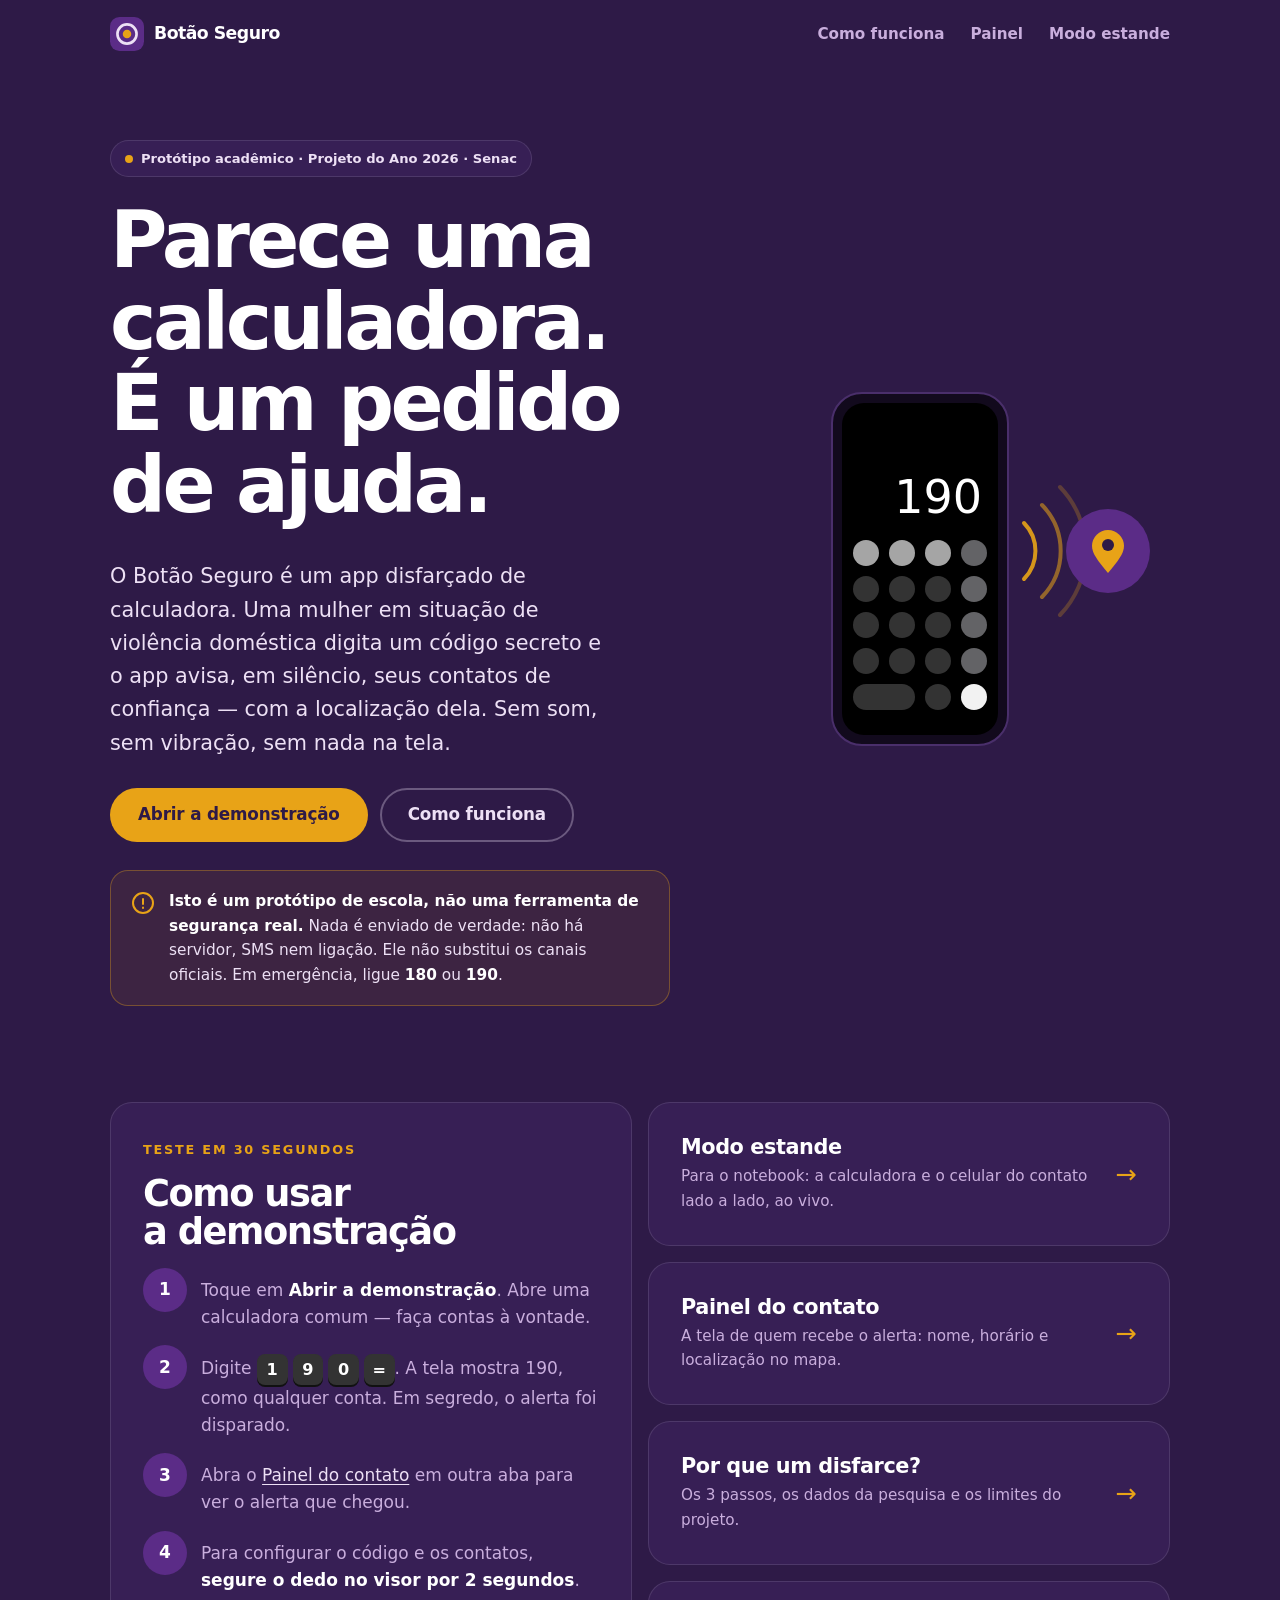
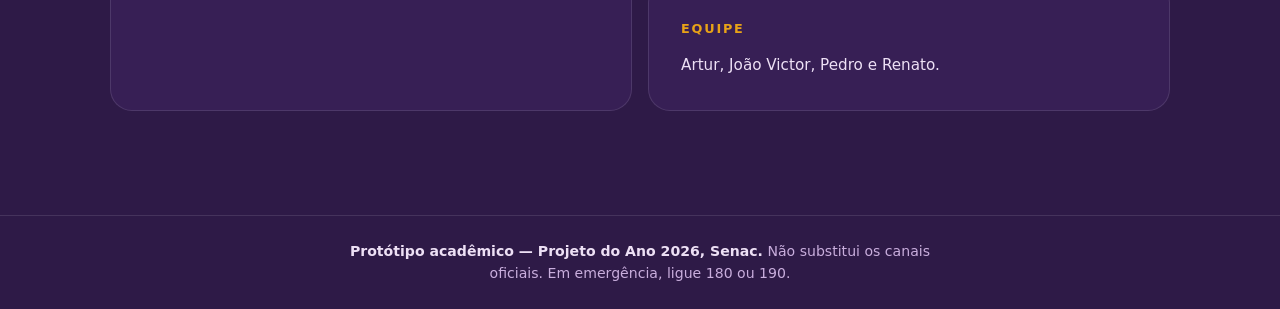
==== index.html @ b6a90b51 "Protótipo navegável do Botão Seguro Site estático (HTML, CSS e JS puro, sem dependências externas) c" ====
<!doctype html>
<html lang="pt-BR">
<head>
  <meta charset="utf-8">
  <meta name="viewport" content="width=device-width, initial-scale=1, viewport-fit=cover">
  <title>Botão Seguro — Projeto do Ano 2026, Senac</title>
  <meta name="description" content="Protótipo acadêmico de um aplicativo disfarçado de calculadora que envia um alerta silencioso a contatos de confiança.">
  <meta name="theme-color" content="#2E1A47">
  <link rel="icon" href="icones/marca.svg" type="image/svg+xml">
  <link rel="stylesheet" href="css/site.css">
</head>
<body>
  <header class="topo">
    <a class="marca" href="index.html" aria-label="Botão Seguro, início">
      <svg viewBox="0 0 32 32" aria-hidden="true"><rect width="32" height="32" rx="9" fill="#5B2C87"/><circle cx="16" cy="16" r="9" fill="none" stroke="#EDE0F5" stroke-width="2.5"/><circle cx="16" cy="16" r="4" fill="#E8A317"/></svg>
      Botão Seguro
    </a>
    <nav class="nav" aria-label="Principal">
      <a href="como-funciona.html">Como funciona</a>
      <a href="painel.html">Painel</a>
      <a href="estande.html">Modo estande</a>
    </nav>
  </header>

  <main>
    <!-- 1. Apresentação -->
    <section class="hero">
      <div class="container hero-grade">
        <div>
          <span class="selo">Protótipo acadêmico · Projeto do Ano 2026 · Senac</span>
          <h1>Parece uma calculadora. É um pedido de ajuda.</h1>
          <p class="lead">
            O Botão Seguro é um app disfarçado de calculadora. Uma mulher em situação de
            violência doméstica digita um código secreto e o app avisa, em silêncio,
            seus contatos de confiança — com a localização dela. Sem som, sem vibração,
            sem nada na tela.
          </p>
          <div class="botoes">
            <a class="botao botao-ouro" href="calculadora.html">Abrir a demonstração</a>
            <a class="botao botao-contorno" href="como-funciona.html">Como funciona</a>
          </div>

          <div class="aviso" role="note">
            <svg viewBox="0 0 24 24" fill="none" stroke="currentColor" stroke-width="2" stroke-linecap="round" aria-hidden="true"><circle cx="12" cy="12" r="10"/><path d="M12 8v5M12 16.5v.5"/></svg>
            <p>
              <strong>Isto é um protótipo de escola, não uma ferramenta de segurança real.</strong>
              Nada é enviado de verdade: não há servidor, SMS nem ligação. Ele não substitui
              os canais oficiais. Em emergência, ligue <strong>180</strong> ou <strong>190</strong>.
            </p>
          </div>
        </div>

        <!-- Ilustração: calculadora -> sinal -> localização -->
        <svg class="ilustracao" viewBox="0 0 360 400" role="img" aria-label="Ilustração: um celular com a calculadora envia um sinal silencioso até um alfinete de localização">
          <rect x="30" y="20" width="176" height="352" rx="30" fill="#120A1D" stroke="#4A2F6B" stroke-width="2"/>
          <rect x="40" y="30" width="156" height="332" rx="22" fill="#000"/>
          <text x="180" y="140" fill="#fff" font-size="46" font-weight="300" text-anchor="end" font-family="system-ui, sans-serif">190</text>
          <g fill="#a5a5a5"><circle cx="64" cy="180" r="13"/><circle cx="100" cy="180" r="13"/><circle cx="136" cy="180" r="13"/></g>
          <g fill="#333"><circle cx="64" cy="216" r="13"/><circle cx="100" cy="216" r="13"/><circle cx="136" cy="216" r="13"/><circle cx="64" cy="252" r="13"/><circle cx="100" cy="252" r="13"/><circle cx="136" cy="252" r="13"/><circle cx="64" cy="288" r="13"/><circle cx="100" cy="288" r="13"/><circle cx="136" cy="288" r="13"/><rect x="51" y="311" width="62" height="26" rx="13"/><circle cx="136" cy="324" r="13"/></g>
          <g fill="#636366"><circle cx="172" cy="180" r="13"/><circle cx="172" cy="216" r="13"/><circle cx="172" cy="252" r="13"/><circle cx="172" cy="288" r="13"/></g>
          <circle cx="172" cy="324" r="13" fill="#f2f2f2"/>
          <g fill="none" stroke="#E8A317" stroke-linecap="round" stroke-width="4">
            <path d="M222 150a40 40 0 0 1 0 56" opacity=".9"/>
            <path d="M240 132a66 66 0 0 1 0 92" opacity=".55"/>
            <path d="M258 114a92 92 0 0 1 0 128" opacity=".25"/>
          </g>
          <circle cx="306" cy="178" r="42" fill="#5B2C87"/>
          <path d="M306 200c-10-12-16-19.5-16-27a16 16 0 0 1 32 0c0 7.5-6 15-16 27z" fill="#E8A317"/>
          <circle cx="306" cy="172" r="6" fill="#2E1A47"/>
        </svg>
      </div>
    </section>

    <!-- 2. Como testar -->
    <section class="secao" style="padding-top:0">
      <div class="container grade grade-2">
        <div class="cartao">
          <span class="olho">Teste em 30 segundos</span>
          <h2 style="font-size:clamp(1.7rem,6vw,2.3rem)">Como usar a demonstração</h2>
          <ol class="teste-passos">
            <li><p>Toque em <strong>Abrir a demonstração</strong>. Abre uma calculadora comum — faça contas à vontade.</p></li>
            <li><p>Digite <span class="teclas"><kbd>1</kbd><kbd>9</kbd><kbd>0</kbd><kbd>=</kbd></span>. A tela mostra 190, como qualquer conta. Em segredo, o alerta foi disparado.</p></li>
            <li><p>Abra o <a href="painel.html">Painel do contato</a> em outra aba para ver o alerta que chegou.</p></li>
            <li><p>Para configurar o código e os contatos, <strong>segure o dedo no visor por 2 segundos</strong>.</p></li>
          </ol>
        </div>

        <div class="grade atalhos">
          <a class="cartao" href="estande.html">
            <div>
              <h3>Modo estande</h3>
              <p>Para o notebook: a calculadora e o celular do contato lado a lado, ao vivo.</p>
            </div>
            <span class="seta" aria-hidden="true">→</span>
          </a>
          <a class="cartao" href="painel.html">
            <div>
              <h3>Painel do contato</h3>
              <p>A tela de quem recebe o alerta: nome, horário e localização no mapa.</p>
            </div>
            <span class="seta" aria-hidden="true">→</span>
          </a>
          <a class="cartao" href="como-funciona.html">
            <div>
              <h3>Por que um disfarce?</h3>
              <p>Os 3 passos, os dados da pesquisa e os limites do projeto.</p>
            </div>
            <span class="seta" aria-hidden="true">→</span>
          </a>
          <div class="cartao equipe">
            <span class="olho">Equipe</span>
            <p style="margin:0">Artur, João Victor, Pedro e Renato.</p>
          </div>
        </div>
      </div>
    </section>
  </main>

  <footer class="rodape">
    <p><strong>Protótipo acadêmico — Projeto do Ano 2026, Senac.</strong> Não substitui os canais oficiais. Em emergência, ligue 180 ou 190.</p>
  </footer>

  <script src="js/estado.js"></script>
</body>
</html>
---- css/site.css ----
/*
 * site.css — identidade visual do Botão Seguro.
 * Vale para todas as telas, MENOS a calculadora (que usa calculadora.css).
 * Sem fontes externas: usamos as fontes do próprio sistema.
 */

/* ============ 1. Cores e medidas ============ */
:root {
  --fundo: #2E1A47;
  --roxo: #5B2C87;
  --roxo-claro: #6B3FA0;
  --ouro: #E8A317;        /* só para destaque */
  --lavanda: #EDE0F5;
  --texto: #C9AEDD;
  --branco: #FFFFFF;

  --superficie: rgba(107, 63, 160, 0.16);   /* fundo dos cartões */
  --borda: rgba(237, 224, 245, 0.12);
  --sombra: 0 24px 60px rgba(10, 4, 20, 0.45);

  --fonte: system-ui, -apple-system, "Segoe UI", Roboto, "Helvetica Neue", Arial, sans-serif;
  --raio: 22px;
  --vh: 100vh;
}
@supports (height: 100dvh) {
  :root { --vh: 100dvh; }
}

/* ============ 2. Base ============ */
* { box-sizing: border-box; }

html { -webkit-text-size-adjust: 100%; }

body {
  margin: 0;
  min-height: var(--vh);
  background: var(--fundo);
  color: var(--texto);
  font-family: var(--fonte);
  font-size: 17px;
  font-weight: 400;
  line-height: 1.6;
  -webkit-font-smoothing: antialiased;
  display: flex;
  flex-direction: column;
}

main { flex: 1; }

h1, h2, h3 {
  color: var(--branco);
  font-weight: 800;
  line-height: 1.04;
  margin: 0 0 0.45em;
  text-wrap: balance;
}
h1 { font-size: clamp(2.6rem, 10.5vw, 4.9rem); letter-spacing: -0.045em; }
h2 { font-size: clamp(2rem, 7vw, 3.1rem); letter-spacing: -0.04em; }
h3 { font-size: 1.3rem; letter-spacing: -0.02em; line-height: 1.2; }

p { margin: 0 0 1em; }

a { color: var(--lavanda); text-underline-offset: 3px; }

strong { color: var(--branco); font-weight: 600; }

.container {
  width: 100%;
  max-width: 1100px;
  margin: 0 auto;
  padding: 0 20px;
}

.secao { padding: clamp(56px, 10vw, 104px) 0; }

.olho {
  display: inline-block;
  color: var(--ouro);
  font-size: 0.8rem;
  font-weight: 800;
  letter-spacing: 0.14em;
  text-transform: uppercase;
  margin-bottom: 14px;
}

.lead {
  font-size: clamp(1.1rem, 3.6vw, 1.3rem);
  color: var(--lavanda);
  max-width: 38ch;
}

.sr-only {
  position: absolute; width: 1px; height: 1px; padding: 0; margin: -1px;
  overflow: hidden; clip: rect(0, 0, 0, 0); white-space: nowrap; border: 0;
}

:focus-visible {
  outline: 3px solid var(--ouro);
  outline-offset: 3px;
  border-radius: 6px;
}

/* ============ 3. Topo e navegação ============ */
.topo {
  display: flex;
  flex-wrap: wrap;
  align-items: center;
  justify-content: space-between;
  gap: 4px 12px;
  max-width: 1100px;
  width: 100%;
  margin: 0 auto;
  padding: 12px 20px;
}

.marca {
  display: inline-flex;
  align-items: center;
  gap: 10px;
  min-height: 44px;
  color: var(--branco);
  font-weight: 800;
  font-size: 1.08rem;
  letter-spacing: -0.03em;
  text-decoration: none;
}
.marca svg { width: 34px; height: 34px; flex: none; }

.nav {
  display: flex;
  flex-wrap: wrap;
  gap: 2px;
  margin-right: -12px;
}
.nav a {
  display: inline-flex;
  align-items: center;
  min-height: 44px;
  padding: 0 12px;
  border-radius: 999px;
  color: var(--texto);
  font-size: 0.95rem;
  font-weight: 600;
  text-decoration: none;
}
.nav a:hover { color: var(--branco); background: var(--superficie); }
.nav a[aria-current="page"] { color: var(--branco); }

/* ============ 4. Botões ============ */
.botao {
  display: inline-flex;
  align-items: center;
  justify-content: center;
  gap: 10px;
  min-height: 54px;
  padding: 0 26px;
  border: 2px solid transparent;
  border-radius: 999px;
  font: inherit;
  font-size: 1.05rem;
  font-weight: 800;
  letter-spacing: -0.01em;
  line-height: 1.15;
  text-align: center;
  text-decoration: none;
  cursor: pointer;
  transition: transform 0.15s, background-color 0.15s, border-color 0.15s;
  -webkit-tap-highlight-color: transparent;
}
.botao:active { transform: scale(0.97); }
.botao svg { width: 1.2em; height: 1.2em; flex: none; }

.botao-ouro { background: var(--ouro); color: var(--fundo); }
.botao-ouro:hover { background: #f2b230; }

.botao-roxo { background: var(--roxo-claro); color: var(--branco); }
.botao-roxo:hover { background: #7a4db2; }

.botao-contorno {
  background: transparent;
  color: var(--lavanda);
  border-color: rgba(237, 224, 245, 0.32);
}
.botao-contorno:hover { border-color: var(--lavanda); color: var(--branco); }

.botao-texto {
  background: none;
  border: 0;
  color: var(--texto);
  font-weight: 600;
  text-decoration: underline;
  text-underline-offset: 3px;
  min-height: 44px;
  padding: 0 4px;
}

.botoes {
  display: flex;
  flex-wrap: wrap;
  gap: 12px;
}
@media (max-width: 520px) {
  .botoes .botao { width: 100%; }
}

/* ============ 5. Cartões, avisos e listas ============ */
.cartao {
  background: var(--superficie);
  border: 1px solid var(--borda);
  border-radius: var(--raio);
  padding: clamp(22px, 5vw, 32px);
}

.aviso {
  display: flex;
  gap: 14px;
  align-items: flex-start;
  background: rgba(232, 163, 23, 0.08);
  border: 1px solid rgba(232, 163, 23, 0.35);
  border-radius: 18px;
  padding: 18px 20px;
  font-size: 0.96rem;
  color: var(--lavanda);
}
.aviso svg { width: 24px; height: 24px; flex: none; color: var(--ouro); margin-top: 2px; }
.aviso p:last-child { margin-bottom: 0; }

.grade {
  display: grid;
  gap: 16px;
}
@media (min-width: 760px) {
  .grade-3 { grid-template-columns: repeat(3, 1fr); }
  .grade-2 { grid-template-columns: repeat(2, 1fr); }
}

/* ============ 6. Página inicial ============ */
.hero {
  padding: clamp(28px, 7vw, 72px) 0 clamp(48px, 9vw, 96px);
}
.hero-grade {
  display: grid;
  gap: 40px;
  align-items: center;
}
@media (min-width: 900px) {
  .hero-grade { grid-template-columns: 1.25fr 0.75fr; gap: 56px; }
}
.hero h1 { max-width: 12ch; }
.hero .lead { margin-bottom: 28px; }
.hero .aviso { margin-top: 28px; max-width: 560px; }

.selo {
  display: inline-flex;
  align-items: center;
  gap: 8px;
  padding: 7px 14px;
  border-radius: 999px;
  background: var(--superficie);
  border: 1px solid var(--borda);
  color: var(--lavanda);
  font-size: 0.82rem;
  font-weight: 600;
  margin-bottom: 22px;
}
.selo::before {
  content: "";
  width: 8px; height: 8px; border-radius: 50%;
  background: var(--ouro);
}

.ilustracao { width: 100%; max-width: 360px; margin: 0 auto; display: block; }

.teste-passos {
  list-style: none;
  margin: 0;
  padding: 0;
  counter-reset: passo;
  display: grid;
  gap: 14px;
}
.teste-passos li {
  counter-increment: passo;
  display: grid;
  grid-template-columns: 44px 1fr;
  gap: 14px;
  align-items: start;
}
.teste-passos li::before {
  content: counter(passo);
  width: 44px; height: 44px;
  border-radius: 50%;
  display: grid; place-items: center;
  background: var(--roxo);
  color: var(--branco);
  font-weight: 800;
}
.teste-passos p { margin: 0; padding-top: 9px; }

.teclas {
  display: inline-flex;
  gap: 5px;
  vertical-align: middle;
}
.teclas kbd {
  font-family: var(--fonte);
  display: inline-grid;
  place-items: center;
  min-width: 1.9em;
  height: 1.9em;
  padding: 0 0.3em;
  border-radius: 0.5em;
  background: #333;
  color: #fff;
  font-weight: 600;
  font-size: 0.95em;
  box-shadow: 0 2px 0 #111;
}

.atalhos a {
  display: flex;
  align-items: center;
  justify-content: space-between;
  gap: 16px;
  min-height: 72px;
  color: inherit;
  text-decoration: none;
}
.atalhos a:hover h3 { text-decoration: underline; text-underline-offset: 4px; }
.atalhos h3 { margin-bottom: 4px; }
.atalhos p { margin: 0; font-size: 0.95rem; }
.atalhos .seta { font-size: 1.6rem; color: var(--ouro); flex: none; }

.equipe {
  font-size: 1.05rem;
  color: var(--lavanda);
}

/* ============ 7. Como funciona ============ */
.passo-num {
  display: block;
  font-size: 3.4rem;
  font-weight: 800;
  letter-spacing: -0.05em;
  line-height: 1;
  color: var(--ouro);
  margin-bottom: 18px;
}

.diferencial {
  background: var(--roxo);
  border-radius: calc(var(--raio) + 8px);
  padding: clamp(28px, 6vw, 56px);
  color: var(--lavanda);
}
.diferencial h2 { max-width: 16ch; }
.diferencial p { max-width: 62ch; font-size: 1.08rem; }

.dados { display: grid; gap: 16px; }
@media (min-width: 760px) { .dados { grid-template-columns: repeat(3, 1fr); } }
.dado-num {
  display: block;
  font-size: clamp(3.6rem, 14vw, 5.2rem);
  font-weight: 800;
  letter-spacing: -0.06em;
  line-height: 0.95;
  color: var(--branco);
  margin-bottom: 12px;
}
.dado-num small { font-size: 0.5em; color: var(--ouro); letter-spacing: -0.02em; }
.dado p { margin: 0; color: var(--lavanda); }
.fonte {
  margin-top: 20px;
  font-size: 0.88rem;
  color: var(--texto);
}

.limites { list-style: none; margin: 0; padding: 0; display: grid; gap: 12px; }
.limites li {
  display: grid;
  grid-template-columns: 28px 1fr;
  gap: 12px;
  padding: 18px 20px;
  border-radius: 16px;
  background: var(--superficie);
  border: 1px solid var(--borda);
}
.limites li::before {
  content: "!";
  width: 28px; height: 28px;
  border-radius: 50%;
  display: grid; place-items: center;
  border: 2px solid var(--ouro);
  color: var(--ouro);
  font-weight: 800;
  font-size: 0.9rem;
}

.canal {
  display: flex;
  align-items: center;
  gap: 18px;
}
.canal-num {
  font-size: 3rem;
  font-weight: 800;
  letter-spacing: -0.05em;
  line-height: 1;
  color: var(--ouro);
  flex: none;
}
.canal p { margin: 0; }

/* ============ 8. Rodapé ============ */
.rodape {
  border-top: 1px solid var(--borda);
  padding: 24px 20px calc(24px + env(safe-area-inset-bottom));
  text-align: center;
  font-size: 0.88rem;
  color: var(--texto);
}
.rodape p { margin: 0 auto; max-width: 70ch; }
.rodape strong { color: var(--lavanda); }

/* ============ 9. Formulário (configurações) ============ */
.form-pagina { padding: 8px 0 48px; }
.form-pagina h1 { font-size: clamp(2.3rem, 9vw, 3.4rem); margin-bottom: 0.25em; }

.campo { display: grid; gap: 6px; margin-bottom: 16px; }
.campo label { color: var(--branco); font-weight: 600; font-size: 0.98rem; }
.campo .ajuda { font-size: 0.86rem; color: var(--texto); }

.campo input {
  width: 100%;
  min-height: 52px;
  padding: 12px 16px;
  font: inherit;
  font-size: 1.05rem;   /* 16px+ evita zoom automático no iPhone */
  color: var(--branco);
  background: rgba(10, 4, 20, 0.35);
  border: 2px solid var(--borda);
  border-radius: 14px;
  outline: none;
  transition: border-color 0.15s;
}
.campo input::placeholder { color: rgba(201, 174, 221, 0.55); }
.campo input:focus { border-color: var(--roxo-claro); }
.campo input[aria-invalid="true"] { border-color: var(--ouro); }

.campo-codigo input {
  font-size: 1.6rem;
  font-weight: 800;
  letter-spacing: 0.3em;
  max-width: 260px;
}

.bloco-form { margin-bottom: 18px; }
.bloco-form > h2 { font-size: 1.35rem; letter-spacing: -0.02em; margin-bottom: 4px; }
.bloco-form > p { font-size: 0.94rem; }

.contato {
  border-top: 1px solid var(--borda);
  padding-top: 16px;
  margin-top: 16px;
}
.contato-titulo {
  font-size: 0.8rem;
  font-weight: 800;
  letter-spacing: 0.12em;
  text-transform: uppercase;
  color: var(--ouro);
  margin-bottom: 10px;
}
@media (min-width: 560px) {
  .contato-campos { display: grid; grid-template-columns: 1fr 1fr; gap: 0 12px; }
}

.mensagem {
  min-height: 1.6em;
  font-weight: 600;
  margin: 4px 0 16px;
}
.mensagem.ok { color: var(--lavanda); }
.mensagem.erro { color: var(--ouro); }

.acoes-form {
  display: grid;
  gap: 12px;
  position: sticky;
  bottom: 0;
  padding: 14px 0 calc(14px + env(safe-area-inset-bottom));
  background: linear-gradient(to top, var(--fundo) 75%, rgba(46, 26, 71, 0));
}
@media (min-width: 560px) {
  .acoes-form { grid-template-columns: 1fr 1fr; }
}

/* ============ 10. Painel do contato de confiança ============ */
/* Usa "em" para poder encolher dentro da moldura do modo estande. */
.painel {
  font-size: 16px;
  background: var(--fundo);
  color: var(--texto);
  display: flex;
  flex-direction: column;
  min-height: 100%;
  line-height: 1.5;
}

.painel-topo {
  display: flex;
  align-items: center;
  gap: 0.65em;
  padding: 0.85em 1.1em;
  border-bottom: 1px solid var(--borda);
  background: rgba(10, 4, 20, 0.2);
}
.painel-topo svg { width: 2em; height: 2em; flex: none; }
.painel-app {
  color: var(--branco);
  font-weight: 800;
  letter-spacing: -0.02em;
  line-height: 1.15;
}
.painel-app small {
  display: block;
  color: var(--texto);
  font-weight: 400;
  font-size: 0.78em;
  letter-spacing: 0;
}
.painel-status {
  margin-left: auto;
  display: inline-flex;
  align-items: center;
  gap: 0.4em;
  font-size: 0.75em;
  white-space: nowrap;
}
.painel-status::before {
  content: "";
  width: 0.6em; height: 0.6em;
  border-radius: 50%;
  background: var(--lavanda);
}
.painel-alerta .painel-status { color: var(--ouro); font-weight: 800; }
.painel-alerta .painel-status::before { background: var(--ouro); animation: piscar 1s infinite; }

.painel-corpo { padding: 1.1em; flex: 1; }

/* Estado de espera */
.espera {
  text-align: center;
  padding: 2.4em 0.6em 1em;
}
.espera-icone {
  width: 5.2em; height: 5.2em;
  margin: 0 auto 1.4em;
  border-radius: 50%;
  display: grid; place-items: center;
  background: var(--superficie);
  border: 1px solid var(--borda);
  position: relative;
}
.espera-icone::after {
  content: "";
  position: absolute; inset: -0.6em;
  border-radius: 50%;
  border: 1px solid rgba(237, 224, 245, 0.14);
  animation: respirar 3s ease-in-out infinite;
}
.espera-icone svg { width: 2.4em; height: 2.4em; color: var(--lavanda); }
.espera h2 { font-size: 1.55em; letter-spacing: -0.03em; margin-bottom: 0.4em; }
.espera p { font-size: 0.95em; max-width: 26em; margin: 0 auto 0.8em; }
.espera .miudo { font-size: 0.8em; opacity: 0.75; }

/* Estado de alerta */
.alerta { animation: entrar 0.5s ease-out; }

.alerta-faixa {
  display: inline-flex;
  align-items: center;
  gap: 0.5em;
  padding: 0.35em 0.8em;
  border-radius: 999px;
  background: rgba(232, 163, 23, 0.14);
  color: var(--ouro);
  font-size: 0.72em;
  font-weight: 800;
  letter-spacing: 0.12em;
  text-transform: uppercase;
  margin-bottom: 0.8em;
}
.alerta-faixa::before {
  content: "";
  width: 0.7em; height: 0.7em;
  border-radius: 50%;
  background: var(--ouro);
  animation: piscar 1s infinite;
}

.alerta-titulo {
  font-size: 1.75em;
  letter-spacing: -0.04em;
  line-height: 1.05;
  margin-bottom: 0.3em;
}
.alerta-hora { font-size: 0.9em; margin-bottom: 0.9em; }
.alerta-hora strong { font-variant-numeric: tabular-nums; }

.mapa {
  position: relative;
  border-radius: 1em;
  overflow: hidden;
  border: 1px solid var(--borda);
  background: #1E1030;
  margin-bottom: 0.9em;
}
.mapa svg { display: block; width: 100%; height: auto; }
.mapa-zoom {
  transform-origin: 168px 122px;
  transition: transform 0.6s cubic-bezier(0.2, 0.8, 0.2, 1);
}
.mapa.ampliado .mapa-zoom { transform: scale(1.9); }

.pulso {
  transform-box: fill-box;
  transform-origin: center;
  animation: pulsar 2s ease-out infinite;
}
.pulso-2 { animation-delay: 1s; }

.endereco {
  display: flex;
  gap: 0.7em;
  align-items: flex-start;
  margin-bottom: 1em;
}
.endereco svg { width: 1.4em; height: 1.4em; flex: none; color: var(--ouro); margin-top: 0.1em; }
.endereco strong { display: block; line-height: 1.3; }
.endereco span { font-size: 0.82em; }

.alerta-acoes {
  display: grid;
  grid-template-columns: 1fr 1fr;
  gap: 0.6em;
}
.alerta-acoes .botao {
  min-height: max(44px, 3.1em);
  padding: 0 0.6em;
  font-size: 1em;
  gap: 0.45em;
  white-space: nowrap;
}
/* Painel estreito (moldura do modo estande): esconde os ícones dos botões. */
.painel { container-type: inline-size; }
@container (max-width: 300px) {
  .alerta-acoes svg { display: none; }
}

.alerta-retorno {
  font-size: 0.82em;
  color: var(--lavanda);
  margin: 0.6em 0 0;
  min-height: 1.4em;
}

.alerta-dica {
  margin-top: 1em;
  padding: 0.8em 0.95em;
  border-radius: 0.8em;
  background: rgba(232, 163, 23, 0.08);
  border-left: 3px solid var(--ouro);
  font-size: 0.86em;
  color: var(--lavanda);
}
.alerta-outros, .alerta-simulado { font-size: 0.8em; margin: 0.9em 0 0; }
.alerta-simulado { opacity: 0.7; }

/* Página do painel (fora do modo estande) */
.pagina-painel {
  width: 100%;
  max-width: 480px;
  margin: 0 auto;
  padding: 0 0 24px;
}
.pagina-painel .painel {
  border-radius: var(--raio);
  overflow: hidden;
  border: 1px solid var(--borda);
  min-height: 0;
}
@media (max-width: 520px) {
  .pagina-painel .painel { border-radius: 0; border-left: 0; border-right: 0; }
}
.pagina-painel .rodape-painel {
  text-align: center;
  padding: 12px 20px 0;
}

/* ============ 11. Modo estande ============ */
.pagina-estande {
  min-height: var(--vh);
  overflow-x: hidden;
}

.estande-topo {
  display: flex;
  align-items: center;
  justify-content: space-between;
  gap: 16px;
  padding: 10px 28px;
}
.estande-topo .marca small {
  font-weight: 600;
  color: var(--texto);
  letter-spacing: 0;
  margin-left: 4px;
}
.estande-topo .botao { min-height: 44px; font-size: 0.95rem; padding: 0 18px; }

.palco {
  flex: 1;
  display: grid;
  grid-template-columns: auto minmax(240px, 1fr) auto;
  align-items: center;
  justify-items: center;
  gap: clamp(16px, 3vw, 56px);
  padding: 4px clamp(16px, 3vw, 40px);
}

.aparelho {
  display: flex;
  flex-direction: column;
  align-items: center;
  gap: 10px;
}
.aparelho-rotulo {
  font-size: 0.92rem;
  font-weight: 600;
  color: var(--texto);
  text-align: center;
  line-height: 1.3;
}
.aparelho-rotulo strong { display: block; font-size: 1.05rem; }

.celular {
  --h: clamp(460px, calc(var(--vh) - 296px), 780px);
  position: relative;
  height: var(--h);
  width: calc(var(--h) * 0.5);
  padding: calc(var(--h) * 0.014);
  border-radius: calc(var(--h) * 0.07);
  background: #120A1D;
  box-shadow: 0 0 0 2px #4A2F6B, var(--sombra);
}
.celular::before { /* câmera */
  content: "";
  position: absolute;
  top: calc(var(--h) * 0.024);
  left: 50%;
  width: calc(var(--h) * 0.1);
  height: calc(var(--h) * 0.022);
  transform: translateX(-50%);
  border-radius: 999px;
  background: #120A1D;
  z-index: 2;
}
.celular-tela {
  width: 100%;
  height: 100%;
  border-radius: calc(var(--h) * 0.056);
  overflow: hidden;
  background: #000;
  position: relative;
}
.celular-tela iframe {
  display: block;
  width: 100%;
  height: 100%;
  border: 0;
}
.celular-tela .painel {
  height: 100%;
  overflow-y: auto;
  font-size: clamp(12px, calc(var(--h) * 0.026), 16px);
  padding-top: calc(var(--h) * 0.04);
  scrollbar-width: none;
}
.celular-tela .painel::-webkit-scrollbar { display: none; }

/* Coluna do meio: instruções que mudam conforme a etapa */
.centro {
  text-align: center;
  max-width: 440px;
}
.centro h1 {
  font-size: clamp(2rem, 3.6vw, 3.4rem);
  margin-bottom: 0.35em;
}
.centro p { font-size: clamp(1rem, 1.4vw, 1.15rem); color: var(--lavanda); }
.centro .teclas { font-size: clamp(1.4rem, 2.6vw, 2.2rem); gap: 8px; margin: 6px 0 18px; }
.centro .teclas kbd { min-width: 1.8em; height: 1.8em; }

.fase { display: none; }
[data-etapa="1"] .fase-1,
[data-etapa="0"] .fase-1,
[data-etapa="2"] .fase-2,
[data-etapa="3"] .fase-2,
[data-etapa="4"] .fase-4 { display: block; animation: entrar 0.4s ease-out; }

/* "Sinal" viajando da calculadora para o contato */
.sinal {
  display: flex;
  justify-content: center;
  gap: 10px;
  margin: 22px 0 0;
}
.sinal span {
  width: 12px; height: 12px;
  border-radius: 50%;
  background: rgba(201, 174, 221, 0.22);
  transition: background 0.3s;
}
[data-etapa="2"] .sinal span,
[data-etapa="3"] .sinal span {
  animation: viajar 1s ease-in-out infinite;
}
.sinal span:nth-child(2) { animation-delay: 0.12s; }
.sinal span:nth-child(3) { animation-delay: 0.24s; }
.sinal span:nth-child(4) { animation-delay: 0.36s; }
.sinal span:nth-child(5) { animation-delay: 0.48s; }
[data-etapa="4"] .sinal span { background: var(--ouro); }

/* Linha do tempo */
.linha-tempo {
  display: flex;
  align-items: center;
  gap: 24px;
  margin: 8px clamp(16px, 3vw, 40px) 0;
  padding: 14px 18px;
  background: var(--superficie);
  border: 1px solid var(--borda);
  border-radius: var(--raio);
}
.etapas {
  list-style: none;
  margin: 0;
  padding: 0;
  flex: 1;
  display: grid;
  grid-template-columns: repeat(4, 1fr);
  gap: 28px;
}
.etapa {
  position: relative;
  display: flex;
  align-items: center;
  gap: 12px;
  min-width: 0;
}
.etapa:not(:last-child)::after {
  content: "→";
  position: absolute;
  right: -22px;
  top: 50%;
  transform: translateY(-50%);
  color: rgba(201, 174, 221, 0.35);
  font-weight: 800;
}
.etapa.feita:not(:last-child)::after { color: var(--ouro); }
.etapa-num {
  width: 44px; height: 44px;
  flex: none;
  border-radius: 50%;
  display: grid; place-items: center;
  border: 2px solid rgba(201, 174, 221, 0.3);
  color: var(--texto);
  font-weight: 800;
  font-size: 1.05rem;
  transition: background 0.3s, border-color 0.3s, color 0.3s;
}
.etapa-nome {
  display: block;
  color: var(--texto);
  font-weight: 600;
  line-height: 1.2;
  font-size: 0.98rem;
}
.etapa-hora {
  display: block;
  font-size: 0.8rem;
  font-variant-numeric: tabular-nums;
  opacity: 0.7;
  min-height: 1.2em;
}
.etapa.feita .etapa-num {
  background: var(--ouro);
  border-color: var(--ouro);
  color: var(--fundo);
  animation: acender 0.45s ease-out;
}
.etapa.feita .etapa-nome { color: var(--branco); }

.botao-reiniciar {
  flex: none;
  min-height: 64px;
  padding: 0 28px;
  font-size: 1.1rem;
}

.rodape-estande {
  padding: 10px 20px calc(10px + env(safe-area-inset-bottom));
  border-top: 0;
  font-size: 0.8rem;
}
.rodape-estande p { max-width: none; }

/* Telas menores (tablet / celular): empilha tudo */
@media (max-width: 980px) {
  .palco { grid-template-columns: 1fr; padding-top: 16px; }
  .centro { order: -1; }
  .linha-tempo { flex-direction: column; align-items: stretch; }
  .etapas { grid-template-columns: 1fr 1fr; gap: 14px; }
  .etapa:not(:last-child)::after { display: none; }
  .celular { --h: min(720px, calc(var(--vh) - 140px), 180vw); }
}

/* ============ 12. Animações ============ */
@keyframes piscar { 50% { opacity: 0.25; } }
@keyframes respirar { 50% { transform: scale(1.08); opacity: 0.4; } }
@keyframes entrar { from { opacity: 0; transform: translateY(10px); } }
@keyframes pulsar {
  from { transform: scale(0.6); opacity: 0.9; }
  to   { transform: scale(3.2); opacity: 0; }
}
@keyframes viajar {
  50% { background: var(--ouro); transform: scale(1.25); }
}
@keyframes acender {
  0% { transform: scale(0.7); }
  60% { transform: scale(1.15); }
}

@media (prefers-reduced-motion: reduce) {
  *, *::before, *::after {
    animation-duration: 0.01ms !important;
    animation-iteration-count: 1 !important;
    transition-duration: 0.01ms !important;
  }
}
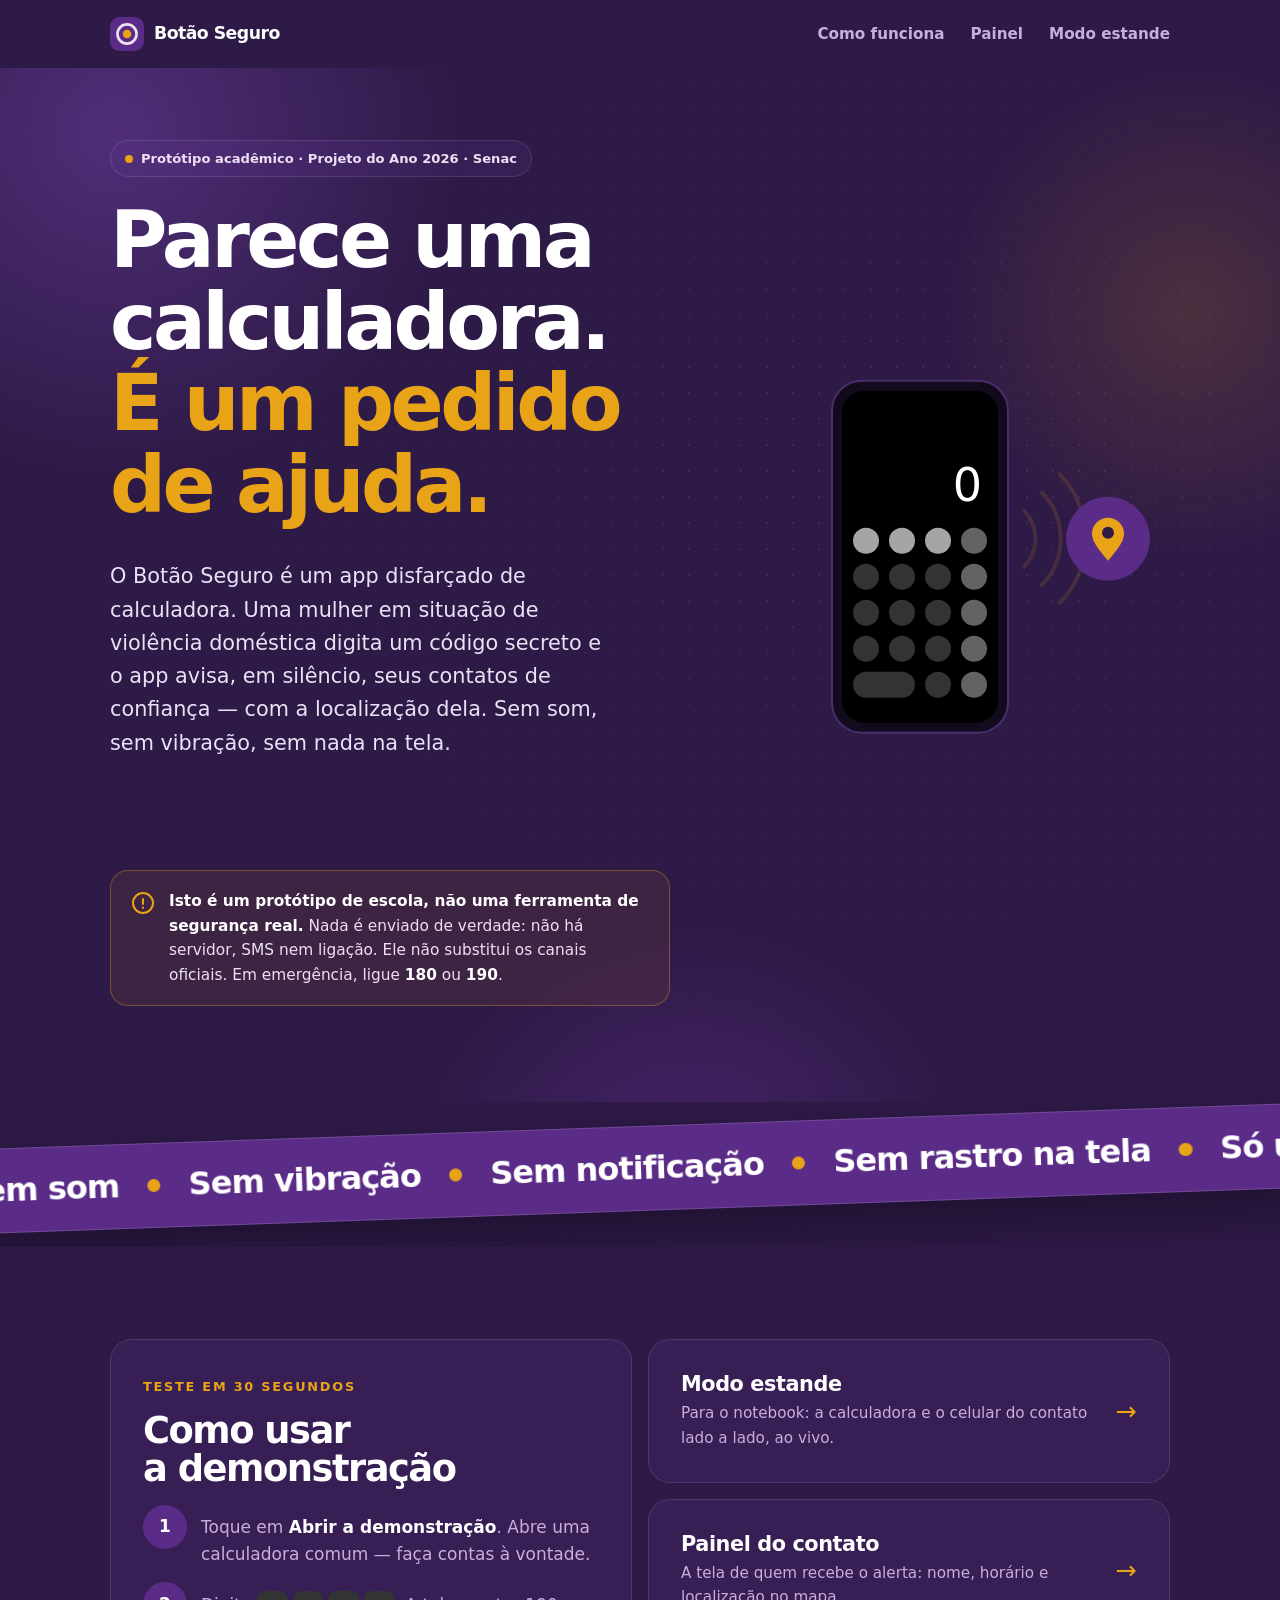
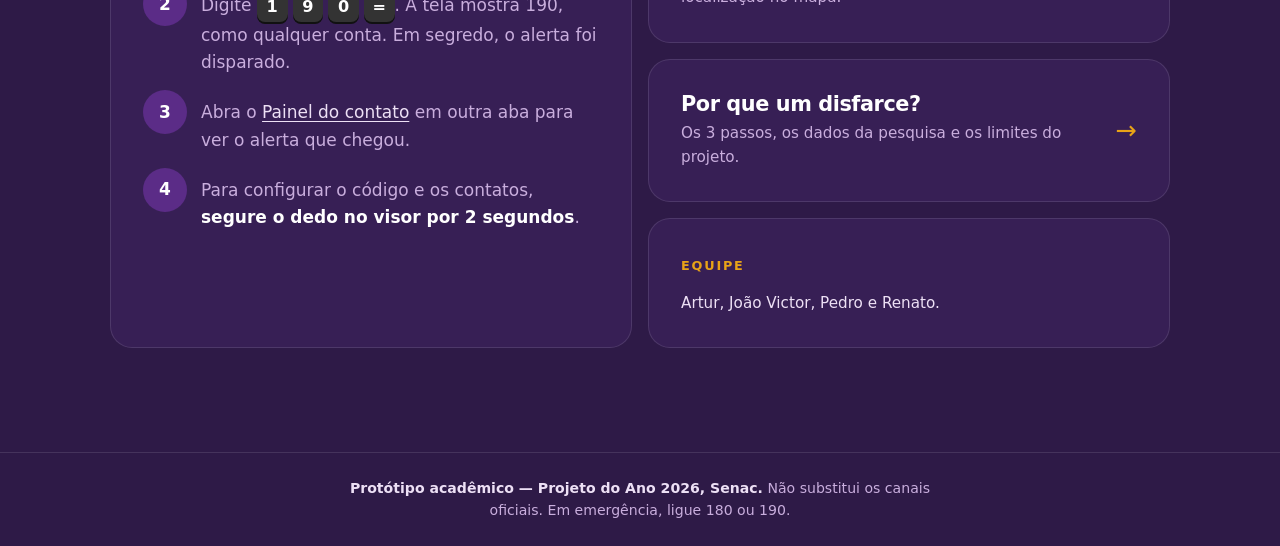
==== commit 9bf7d9bb: "Animações, efeitos e scroll trigger nas páginas informativas - início: título palavra por palavra, l" ====
--- a/index.html
+++ b/index.html
@@ -8,39 +8,46 @@
   <meta name="theme-color" content="#2E1A47">
   <link rel="icon" href="icones/marca.svg" type="image/svg+xml">
   <link rel="stylesheet" href="css/site.css">
+  <link rel="stylesheet" href="css/efeitos.css">
+  <!-- Liga as animações só quando há JavaScript (sem ele, tudo aparece normal). -->
+  <script>document.documentElement.classList.add('js');</script>
 </head>
 <body>
-  <header class="topo">
-    <a class="marca" href="index.html" aria-label="Botão Seguro, início">
-      <svg viewBox="0 0 32 32" aria-hidden="true"><rect width="32" height="32" rx="9" fill="#5B2C87"/><circle cx="16" cy="16" r="9" fill="none" stroke="#EDE0F5" stroke-width="2.5"/><circle cx="16" cy="16" r="4" fill="#E8A317"/></svg>
-      Botão Seguro
-    </a>
-    <nav class="nav" aria-label="Principal">
-      <a href="como-funciona.html">Como funciona</a>
-      <a href="painel.html">Painel</a>
-      <a href="estande.html">Modo estande</a>
-    </nav>
-  </header>
+  <div class="topo-barra">
+    <header class="topo">
+      <a class="marca" href="index.html" aria-label="Botão Seguro, início">
+        <svg viewBox="0 0 32 32" aria-hidden="true"><rect width="32" height="32" rx="9" fill="#5B2C87"/><circle cx="16" cy="16" r="9" fill="none" stroke="#EDE0F5" stroke-width="2.5"/><circle cx="16" cy="16" r="4" fill="#E8A317"/></svg>
+        Botão Seguro
+      </a>
+      <nav class="nav" aria-label="Principal">
+        <a href="como-funciona.html">Como funciona</a>
+        <a href="painel.html">Painel</a>
+        <a href="estande.html">Modo estande</a>
+      </nav>
+    </header>
+  </div>
 
   <main>
     <!-- 1. Apresentação -->
     <section class="hero">
+      <div class="orbes" aria-hidden="true"><span></span><span></span><span></span></div>
+
       <div class="container hero-grade">
         <div>
-          <span class="selo">Protótipo acadêmico · Projeto do Ano 2026 · Senac</span>
-          <h1>Parece uma calculadora. É um pedido de ajuda.</h1>
-          <p class="lead">
+          <span class="selo" data-revelar="subir">Protótipo acadêmico · Projeto do Ano 2026 · Senac</span>
+          <h1 data-palavras>Parece uma calculadora. <span class="destaque">É um pedido de ajuda.</span></h1>
+          <p class="lead" data-revelar="subir" style="--atraso:550ms">
             O Botão Seguro é um app disfarçado de calculadora. Uma mulher em situação de
             violência doméstica digita um código secreto e o app avisa, em silêncio,
             seus contatos de confiança — com a localização dela. Sem som, sem vibração,
             sem nada na tela.
           </p>
-          <div class="botoes">
-            <a class="botao botao-ouro" href="calculadora.html">Abrir a demonstração</a>
+          <div class="botoes" data-revelar="subir" style="--atraso:700ms">
+            <a class="botao botao-ouro brilho-auto" href="calculadora.html">Abrir a demonstração</a>
             <a class="botao botao-contorno" href="como-funciona.html">Como funciona</a>
           </div>
 
-          <div class="aviso" role="note">
+          <div class="aviso" role="note" data-revelar="subir" style="--atraso:850ms">
             <svg viewBox="0 0 24 24" fill="none" stroke="currentColor" stroke-width="2" stroke-linecap="round" aria-hidden="true"><circle cx="12" cy="12" r="10"/><path d="M12 8v5M12 16.5v.5"/></svg>
             <p>
               <strong>Isto é um protótipo de escola, não uma ferramenta de segurança real.</strong>
@@ -50,42 +57,67 @@
           </div>
         </div>
 
-        <!-- Ilustração: calculadora -> sinal -> localização -->
-        <svg class="ilustracao" viewBox="0 0 360 400" role="img" aria-label="Ilustração: um celular com a calculadora envia um sinal silencioso até um alfinete de localização">
-          <rect x="30" y="20" width="176" height="352" rx="30" fill="#120A1D" stroke="#4A2F6B" stroke-width="2"/>
-          <rect x="40" y="30" width="156" height="332" rx="22" fill="#000"/>
-          <text x="180" y="140" fill="#fff" font-size="46" font-weight="300" text-anchor="end" font-family="system-ui, sans-serif">190</text>
-          <g fill="#a5a5a5"><circle cx="64" cy="180" r="13"/><circle cx="100" cy="180" r="13"/><circle cx="136" cy="180" r="13"/></g>
-          <g fill="#333"><circle cx="64" cy="216" r="13"/><circle cx="100" cy="216" r="13"/><circle cx="136" cy="216" r="13"/><circle cx="64" cy="252" r="13"/><circle cx="100" cy="252" r="13"/><circle cx="136" cy="252" r="13"/><circle cx="64" cy="288" r="13"/><circle cx="100" cy="288" r="13"/><circle cx="136" cy="288" r="13"/><rect x="51" y="311" width="62" height="26" rx="13"/><circle cx="136" cy="324" r="13"/></g>
-          <g fill="#636366"><circle cx="172" cy="180" r="13"/><circle cx="172" cy="216" r="13"/><circle cx="172" cy="252" r="13"/><circle cx="172" cy="288" r="13"/></g>
-          <circle cx="172" cy="324" r="13" fill="#f2f2f2"/>
-          <g fill="none" stroke="#E8A317" stroke-linecap="round" stroke-width="4">
-            <path d="M222 150a40 40 0 0 1 0 56" opacity=".9"/>
-            <path d="M240 132a66 66 0 0 1 0 92" opacity=".55"/>
-            <path d="M258 114a92 92 0 0 1 0 128" opacity=".25"/>
-          </g>
-          <circle cx="306" cy="178" r="42" fill="#5B2C87"/>
-          <path d="M306 200c-10-12-16-19.5-16-27a16 16 0 0 1 32 0c0 7.5-6 15-16 27z" fill="#E8A317"/>
-          <circle cx="306" cy="172" r="6" fill="#2E1A47"/>
-        </svg>
+        <!-- Ilustração animada: digita 1 9 0 = e o alerta "sai" (animada por js/efeitos.js) -->
+        <div class="ilustracao-moldura" data-revelar="escala" style="--atraso:300ms">
+          <div data-parallax="0.1">
+            <svg class="ilustracao" data-hero-demo viewBox="0 0 360 400" role="img" aria-label="Ilustração: um celular com a calculadora digita 1 9 0 igual e envia um sinal silencioso até um alfinete de localização">
+              <rect x="30" y="20" width="176" height="352" rx="30" fill="#120A1D" stroke="#4A2F6B" stroke-width="2"/>
+              <rect x="40" y="30" width="156" height="332" rx="22" fill="#000"/>
+              <text data-hero-visor x="180" y="140" fill="#fff" font-size="46" font-weight="300" text-anchor="end" font-family="system-ui, sans-serif">190</text>
+              <g fill="#a5a5a5"><circle cx="64" cy="180" r="13"/><circle cx="100" cy="180" r="13"/><circle cx="136" cy="180" r="13"/></g>
+              <g fill="#333">
+                <circle cx="64" cy="216" r="13"/><circle cx="100" cy="216" r="13"/><circle class="k" data-hk="9" cx="136" cy="216" r="13"/>
+                <circle cx="64" cy="252" r="13"/><circle cx="100" cy="252" r="13"/><circle cx="136" cy="252" r="13"/>
+                <circle class="k" data-hk="1" cx="64" cy="288" r="13"/><circle cx="100" cy="288" r="13"/><circle cx="136" cy="288" r="13"/>
+                <rect class="k" data-hk="0" x="51" y="311" width="62" height="26" rx="13"/><circle cx="136" cy="324" r="13"/>
+              </g>
+              <g fill="#636366"><circle cx="172" cy="180" r="13"/><circle cx="172" cy="216" r="13"/><circle cx="172" cy="252" r="13"/><circle cx="172" cy="288" r="13"/><circle class="k" data-hk="=" cx="172" cy="324" r="13"/></g>
+              <g class="hero-ondas" fill="none" stroke="#E8A317" stroke-linecap="round" stroke-width="4">
+                <path class="onda-1" d="M222 150a40 40 0 0 1 0 56"/>
+                <path class="onda-2" d="M240 132a66 66 0 0 1 0 92"/>
+                <path class="onda-3" d="M258 114a92 92 0 0 1 0 128"/>
+              </g>
+              <circle class="hero-halo" cx="306" cy="178" r="42" fill="none" stroke="#E8A317" stroke-width="2"/>
+              <g class="hero-pin">
+                <circle cx="306" cy="178" r="42" fill="#5B2C87"/>
+                <path d="M306 200c-10-12-16-19.5-16-27a16 16 0 0 1 32 0c0 7.5-6 15-16 27z" fill="#E8A317"/>
+                <circle cx="306" cy="172" r="6" fill="#2E1A47"/>
+              </g>
+              <g class="hero-chip">
+                <rect x="238" y="234" width="118" height="30" rx="15" fill="#E8A317"/>
+                <text x="297" y="254" fill="#2E1A47" font-size="12.5" font-weight="800" text-anchor="middle" font-family="system-ui, sans-serif">Alerta enviado</text>
+              </g>
+            </svg>
+          </div>
+        </div>
       </div>
     </section>
 
+    <!-- Faixa rolando -->
+    <div class="faixa-moldura" role="img" aria-label="Sem som, sem vibração, sem notificação, sem rastro na tela.">
+      <div class="faixa">
+        <div class="faixa-trilho" aria-hidden="true">
+          <span>Sem som</span><span>Sem vibração</span><span>Sem notificação</span><span>Sem rastro na tela</span><span>Só uma calculadora</span>
+          <span>Sem som</span><span>Sem vibração</span><span>Sem notificação</span><span>Sem rastro na tela</span><span>Só uma calculadora</span>
+        </div>
+      </div>
+    </div>
+
     <!-- 2. Como testar -->
-    <section class="secao" style="padding-top:0">
+    <section class="secao">
       <div class="container grade grade-2">
-        <div class="cartao">
+        <div class="cartao" data-revelar="esquerda">
           <span class="olho">Teste em 30 segundos</span>
           <h2 style="font-size:clamp(1.7rem,6vw,2.3rem)">Como usar a demonstração</h2>
-          <ol class="teste-passos">
+          <ol class="teste-passos" data-revelar-grupo="subir">
             <li><p>Toque em <strong>Abrir a demonstração</strong>. Abre uma calculadora comum — faça contas à vontade.</p></li>
-            <li><p>Digite <span class="teclas"><kbd>1</kbd><kbd>9</kbd><kbd>0</kbd><kbd>=</kbd></span>. A tela mostra 190, como qualquer conta. Em segredo, o alerta foi disparado.</p></li>
+            <li><p>Digite <span class="teclas teclas-vivas"><kbd>1</kbd><kbd>9</kbd><kbd>0</kbd><kbd>=</kbd></span>. A tela mostra 190, como qualquer conta. Em segredo, o alerta foi disparado.</p></li>
             <li><p>Abra o <a href="painel.html">Painel do contato</a> em outra aba para ver o alerta que chegou.</p></li>
             <li><p>Para configurar o código e os contatos, <strong>segure o dedo no visor por 2 segundos</strong>.</p></li>
           </ol>
         </div>
 
-        <div class="grade atalhos">
+        <div class="grade atalhos" data-revelar-grupo="direita">
           <a class="cartao" href="estande.html">
             <div>
               <h3>Modo estande</h3>
@@ -121,5 +153,6 @@
   </footer>
 
   <script src="js/estado.js"></script>
+  <script src="js/efeitos.js"></script>
 </body>
 </html>
--- a/css/site.css
+++ b/css/site.css
@@ -949,3 +949,23 @@
     transition-duration: 0.01ms !important;
   }
 }
+
+/* ============ 13. Transição suave entre páginas ============ */
+/* Navegadores compatíveis (Chrome/Edge) fazem um "fade" ao trocar de página.
+   A calculadora NÃO participa: sair dela ou entrar nela continua instantâneo. */
+@view-transition { navigation: auto; }
+::view-transition-old(root) { animation: 0.22s ease both vt-sair; }
+::view-transition-new(root) { animation: 0.38s ease both vt-entrar; }
+@keyframes vt-sair { to { opacity: 0; } }
+@keyframes vt-entrar { from { opacity: 0; transform: translateY(12px); } }
+
+/* ============ 14. Estande: brilho quando o alerta chega ============ */
+.palco > .aparelho:last-child .celular { transition: box-shadow 0.6s; }
+[data-etapa="4"] .palco > .aparelho:last-child .celular {
+  box-shadow: 0 0 0 2px var(--ouro), 0 0 70px rgba(232, 163, 23, 0.3), var(--sombra);
+  animation: onda-celular 1.6s ease-out 2;
+}
+@keyframes onda-celular {
+  from { box-shadow: 0 0 0 2px var(--ouro), 0 0 0 0 rgba(232, 163, 23, 0.55), var(--sombra); }
+  to   { box-shadow: 0 0 0 2px var(--ouro), 0 0 0 36px rgba(232, 163, 23, 0), var(--sombra); }
+}
--- a/css/efeitos.css
+++ b/css/efeitos.css
@@ -0,0 +1,546 @@
+/*
+ * efeitos.css — animações, efeitos e "scroll trigger" das páginas informativas
+ * (início e como funciona). Sem bibliotecas: tudo em CSS + js/efeitos.js.
+ *
+ * Os estados "escondidos" só valem quando o <html> tem a classe .js
+ * (colocada por um script no <head>). Sem JavaScript, tudo aparece normal.
+ * Quem pede "reduzir movimento" no sistema vê tudo parado (final do arquivo).
+ */
+
+/* Elementos que entram "de lado" não podem criar rolagem horizontal.
+   (clip, e não hidden, para não quebrar o position: sticky) */
+html, body { overflow-x: clip; }
+
+/* ============ 1. Topo fixo com vidro fosco ============ */
+.topo-barra {
+  position: relative;
+  z-index: 50;
+  transition: background-color 0.3s, box-shadow 0.3s;
+}
+@media (min-width: 760px) {
+  .topo-barra { position: sticky; top: 0; }
+  .topo-barra.rolou {
+    background: rgba(46, 26, 71, 0.78);
+    -webkit-backdrop-filter: blur(14px) saturate(140%);
+    backdrop-filter: blur(14px) saturate(140%);
+    box-shadow: 0 1px 0 var(--borda), 0 10px 30px rgba(10, 4, 20, 0.25);
+  }
+}
+
+/* ============ 2. Barra de progresso da rolagem ============ */
+.progresso-rolagem {
+  position: fixed;
+  top: 0; left: 0; right: 0;
+  height: 3px;
+  z-index: 60;
+  background: linear-gradient(90deg, var(--roxo-claro), var(--ouro));
+  transform-origin: 0 50%;
+  transform: scaleX(0);
+  pointer-events: none;
+}
+
+/* ============ 3. Fundo com luzes flutuantes ============ */
+.hero { position: relative; isolation: isolate; }
+
+.orbes {
+  position: absolute;
+  inset: 0;
+  z-index: -1;
+  overflow: hidden;
+  pointer-events: none;
+}
+.orbes span {
+  position: absolute;
+  border-radius: 50%;
+  will-change: transform;
+}
+.orbes span:nth-child(1) {
+  width: 62vmax; height: 62vmax;
+  left: -22vmax; top: -26vmax;
+  background: radial-gradient(circle, rgba(107, 63, 160, 0.55), transparent 62%);
+  animation: flutuar-1 22s ease-in-out infinite alternate;
+}
+.orbes span:nth-child(2) {
+  width: 46vmax; height: 46vmax;
+  right: -16vmax; top: -4vmax;
+  background: radial-gradient(circle, rgba(232, 163, 23, 0.16), transparent 60%);
+  animation: flutuar-2 26s ease-in-out infinite alternate;
+}
+.orbes span:nth-child(3) {
+  width: 52vmax; height: 52vmax;
+  left: 28%; bottom: -34vmax;
+  background: radial-gradient(circle, rgba(91, 44, 135, 0.6), transparent 60%);
+  animation: flutuar-3 30s ease-in-out infinite alternate;
+}
+/* grade de pontinhos que some nas bordas */
+.orbes::after {
+  content: "";
+  position: absolute;
+  inset: 0;
+  background-image: radial-gradient(rgba(237, 224, 245, 0.11) 1px, transparent 1.3px);
+  background-size: 26px 26px;
+  -webkit-mask-image: radial-gradient(ellipse 70% 60% at 70% 40%, #000, transparent 75%);
+  mask-image: radial-gradient(ellipse 70% 60% at 70% 40%, #000, transparent 75%);
+}
+
+@keyframes flutuar-1 { to { transform: translate(9vmax, 7vmax) scale(1.12); } }
+@keyframes flutuar-2 { to { transform: translate(-8vmax, 10vmax) scale(0.9); } }
+@keyframes flutuar-3 { to { transform: translate(-10vmax, -6vmax) scale(1.08); } }
+
+/* ============ 4. Título que entra palavra por palavra ============ */
+.js [data-palavras] .palavra {
+  display: inline-block;
+  opacity: 0;
+  transform: translateY(0.5em);
+  filter: blur(8px);
+}
+.js [data-palavras].animar .palavra {
+  animation: palavra-entra 0.9s cubic-bezier(0.2, 0.75, 0.25, 1) forwards;
+  animation-delay: calc(var(--i) * 75ms + 80ms);
+}
+@keyframes palavra-entra { to { opacity: 1; transform: none; filter: none; } }
+
+.destaque { color: var(--ouro); }
+
+/* ============ 5. Elementos que surgem ao rolar ============ */
+.js [data-revelar] {
+  opacity: 0;
+  transition:
+    opacity 0.8s cubic-bezier(0.2, 0.7, 0.2, 1) var(--atraso, 0ms),
+    transform 0.9s cubic-bezier(0.2, 0.7, 0.2, 1) var(--atraso, 0ms),
+    filter 0.8s ease var(--atraso, 0ms),
+    translate 0.3s ease,
+    border-color 0.3s ease;
+}
+.js [data-revelar="subir"]    { transform: translateY(40px); }
+.js [data-revelar="esquerda"] { transform: translateX(-44px); }
+.js [data-revelar="direita"]  { transform: translateX(44px); }
+.js [data-revelar="escala"]   { transform: scale(0.92); filter: blur(6px); }
+.js [data-revelar].visivel    { opacity: 1; transform: none; filter: none; }
+
+/* ============ 6. Cartões com "holofote" que segue o mouse ============ */
+.cartao {
+  position: relative;
+  isolation: isolate;
+  transition: translate 0.3s ease, border-color 0.3s ease;
+}
+.cartao::before {
+  content: "";
+  position: absolute;
+  inset: 0;
+  z-index: -1;
+  border-radius: inherit;
+  pointer-events: none;
+  opacity: 0;
+  transition: opacity 0.35s;
+  background: radial-gradient(380px circle at var(--mx, 50%) var(--my, 0%), rgba(232, 163, 23, 0.13), transparent 45%);
+}
+@media (hover: hover) {
+  .cartao:hover::before { opacity: 1; }
+  .cartao:hover { border-color: rgba(237, 224, 245, 0.26); }
+  a.cartao:hover { translate: 0 -4px; }
+}
+
+/* ============ 7. Botão dourado com brilho passando ============ */
+.botao-ouro {
+  position: relative;
+  overflow: hidden;
+  isolation: isolate;
+  box-shadow: 0 12px 32px -12px rgba(232, 163, 23, 0.6);
+}
+.botao-ouro::after {
+  content: "";
+  position: absolute;
+  inset: 0;
+  z-index: -1;
+  background: linear-gradient(105deg, transparent 35%, rgba(255, 255, 255, 0.55) 50%, transparent 65%);
+  transform: translateX(-130%);
+}
+.botao-ouro:hover::after { animation: brilhar 0.9s ease; }
+.brilho-auto::after { animation: brilhar-loop 5s 1.8s ease-in-out infinite; }
+@keyframes brilhar { to { transform: translateX(130%); } }
+@keyframes brilhar-loop {
+  0% { transform: translateX(-130%); }
+  22%, 100% { transform: translateX(130%); }
+}
+
+/* ============ 8. Faixa rolando ============ */
+.faixa-moldura {
+  overflow: hidden;
+  padding: 36px 0;
+  margin: -12px 0;
+}
+.faixa {
+  width: 106%;
+  margin-left: -3%;
+  transform: rotate(-2deg);
+  background: var(--roxo);
+  border-block: 1px solid rgba(237, 224, 245, 0.16);
+  box-shadow: var(--sombra);
+  padding: 16px 0;
+  overflow: hidden;
+}
+.faixa-trilho {
+  display: flex;
+  width: max-content;
+  animation: deslizar 34s linear infinite;
+}
+.faixa-trilho span {
+  display: inline-flex;
+  align-items: center;
+  gap: 28px;
+  padding-right: 28px;
+  font-size: clamp(1.3rem, 4vw, 2rem);
+  font-weight: 800;
+  letter-spacing: -0.03em;
+  color: var(--branco);
+  white-space: nowrap;
+}
+.faixa-trilho span::after {
+  content: "";
+  width: 0.42em; height: 0.42em;
+  border-radius: 50%;
+  background: var(--ouro);
+}
+@keyframes deslizar { to { transform: translateX(-50%); } }
+
+/* ============ 9. Teclas que "se apertam" sozinhas ============ */
+.teclas-vivas kbd { animation: tecla-viva 3.4s infinite; }
+.teclas-vivas kbd:nth-child(2) { animation-delay: 0.35s; }
+.teclas-vivas kbd:nth-child(3) { animation-delay: 0.7s; }
+.teclas-vivas kbd:nth-child(4) { animation-delay: 1.05s; }
+@keyframes tecla-viva {
+  0%, 22%, 100% { background: #333; color: #fff; transform: none; }
+  7% { background: var(--ouro); color: var(--fundo); transform: translateY(2px); box-shadow: 0 0 0 #111; }
+}
+
+/* Passos numerados que "estalam" ao aparecer */
+.js .teste-passos li.visivel::before { animation: estalar 0.55s cubic-bezier(0.3, 1.6, 0.5, 1) var(--atraso, 0ms) backwards; }
+@keyframes estalar { from { transform: scale(0); } }
+
+/* ============ 10. Ilustração do início (animada por efeitos.js) ============ */
+.ilustracao-moldura { width: 100%; max-width: 360px; margin: 0 auto; }
+.ilustracao { animation: flutuar-ilustra 7s ease-in-out infinite; overflow: visible; }
+@keyframes flutuar-ilustra { 50% { transform: translateY(-10px); } }
+
+.ilustracao .k { transition: fill 0.3s; }
+.ilustracao .k.aperta { fill: #E8A317; transition: none; }
+
+.hero-ondas path { opacity: 0.14; }
+.enviando .hero-ondas path { animation: onda 1.3s ease-out infinite; }
+.enviando .hero-ondas .onda-2 { animation-delay: 0.2s; }
+.enviando .hero-ondas .onda-3 { animation-delay: 0.4s; }
+@keyframes onda {
+  0% { opacity: 0.1; }
+  30% { opacity: 1; }
+  100% { opacity: 0.1; }
+}
+
+.hero-pin { transform-box: fill-box; transform-origin: 50% 100%; }
+.enviado .hero-pin { animation: quicar 0.8s cubic-bezier(0.3, 1.6, 0.5, 1); }
+@keyframes quicar {
+  0% { transform: translateY(0) scale(1); }
+  35% { transform: translateY(-14px) scale(1.08); }
+  100% { transform: none; }
+}
+.hero-halo {
+  transform-box: fill-box;
+  transform-origin: center;
+  opacity: 0;
+}
+.enviado .hero-halo { animation: halo 1.6s ease-out infinite; }
+@keyframes halo {
+  from { opacity: 0.8; transform: scale(1); }
+  to { opacity: 0; transform: scale(1.6); }
+}
+
+.hero-chip {
+  opacity: 0;
+  transform: translateY(10px);
+  transition: opacity 0.4s, transform 0.5s cubic-bezier(0.3, 1.5, 0.5, 1);
+}
+.enviado .hero-chip { opacity: 1; transform: none; }
+
+/* ============ 11. História com celular fixo (scroll trigger) ============ */
+.historia {
+  display: grid;
+  gap: 0 56px;
+  align-items: start;
+}
+.historia-palco {
+  position: sticky;
+  z-index: 3;
+  display: grid;
+  place-items: center;
+}
+.palco-interno { position: relative; }
+
+/* celular de mentirinha */
+.mock {
+  --k: 38px;   /* tamanho da tecla */
+  --g: 8px;    /* espaço entre teclas */
+  position: relative;
+  z-index: 2;
+  padding: 10px;
+  border-radius: 38px;
+  background: #120A1D;
+  box-shadow: 0 0 0 2px #4A2F6B, var(--sombra);
+  transition: box-shadow 0.6s;
+}
+.mock::before { /* câmera */
+  content: "";
+  position: absolute;
+  top: 20px; left: 50%;
+  width: 54px; height: 14px;
+  transform: translateX(-50%);
+  border-radius: 999px;
+  background: #120A1D;
+  z-index: 1;
+}
+.mock-tela {
+  background: #000;
+  border-radius: 30px;
+  padding: 56px 12px 16px;
+}
+.mock-visor {
+  color: #fff;
+  font-weight: 300;
+  font-size: calc(var(--k) * 1.15);
+  line-height: 1;
+  text-align: right;
+  padding: 0 6px 12px;
+  font-variant-numeric: tabular-nums;
+  min-height: 1.15em;
+}
+.mock-teclas {
+  display: grid;
+  grid-template-columns: repeat(4, var(--k));
+  grid-auto-rows: var(--k);
+  gap: var(--g);
+}
+.mock-teclas span {
+  display: grid;
+  place-items: center;
+  border-radius: 50%;
+  background: #333;
+  color: #fff;
+  font-size: calc(var(--k) * 0.4);
+  transition: background-color 0.3s, color 0.3s, transform 0.2s;
+}
+.mock-teclas .f { background: #a5a5a5; color: #000; }
+.mock-teclas .o { background: #636366; }
+.mock-teclas .z { grid-column: span 2; border-radius: 999px; justify-items: start; padding-left: calc(var(--k) * 0.38); }
+.mock-teclas .aperta {
+  background: var(--ouro) !important;
+  color: var(--fundo) !important;
+  transform: scale(0.88);
+  transition: none;
+}
+
+/* etiquetas em volta do celular */
+.mock-chips { position: absolute; inset: 0; pointer-events: none; z-index: 3; }
+.chip {
+  position: absolute;
+  display: inline-flex;
+  align-items: center;
+  gap: 8px;
+  white-space: nowrap;
+  padding: 8px 14px;
+  border-radius: 999px;
+  background: rgba(46, 26, 71, 0.9);
+  border: 1px solid var(--borda);
+  color: var(--lavanda);
+  font-size: 0.86rem;
+  font-weight: 600;
+  box-shadow: 0 14px 34px rgba(10, 4, 20, 0.45);
+  opacity: 0;
+  transform: translateY(12px) scale(0.9);
+  transition: opacity 0.35s, transform 0.5s cubic-bezier(0.3, 1.4, 0.5, 1);
+}
+.chip::before {
+  content: "";
+  width: 8px; height: 8px;
+  border-radius: 50%;
+  background: var(--ouro);
+}
+.chip:nth-child(1) { left: -96px; top: 16%; }
+.chip:nth-child(2) { right: -104px; top: 42%; }
+.chip:nth-child(3) { left: -78px; top: 70%; }
+[data-ativo="1"] .chips-1 .chip,
+[data-ativo="2"] .chips-2 .chip {
+  opacity: 1;
+  transform: none;
+}
+[data-ativo="1"] .chips-1 .chip:nth-child(2),
+[data-ativo="2"] .chips-2 .chip:nth-child(2) { transition-delay: 0.12s; }
+[data-ativo="1"] .chips-1 .chip:nth-child(3),
+[data-ativo="2"] .chips-2 .chip:nth-child(3) { transition-delay: 0.24s; }
+
+/* ondas e notificação (passo 3) */
+.mock-ondas {
+  position: absolute;
+  left: 100%;
+  top: 30%;
+  width: 64px;
+  height: 110px;
+  margin-left: 4px;
+  overflow: visible;
+  opacity: 0;
+  transition: opacity 0.3s;
+}
+[data-ativo="3"] .mock-ondas { opacity: 1; }
+[data-ativo="3"] .mock-ondas path { animation: onda 1.4s ease-out infinite; }
+[data-ativo="3"] .mock-ondas path:nth-child(2) { animation-delay: 0.2s; }
+[data-ativo="3"] .mock-ondas path:nth-child(3) { animation-delay: 0.4s; }
+[data-ativo="3"] .mock { box-shadow: 0 0 0 2px #4A2F6B, 0 0 60px rgba(232, 163, 23, 0.25), var(--sombra); }
+
+.mock-notif {
+  position: absolute;
+  left: 64%;
+  bottom: 12%;
+  z-index: 4;
+  width: 232px;
+  padding: 14px 16px;
+  border-radius: 18px;
+  background: var(--fundo);
+  border: 1px solid rgba(232, 163, 23, 0.45);
+  box-shadow: 0 20px 50px rgba(10, 4, 20, 0.6), 0 0 0 6px rgba(232, 163, 23, 0.08);
+  opacity: 0;
+  transform: translate(30px, 12px) scale(0.92);
+  transition: opacity 0.45s, transform 0.6s cubic-bezier(0.3, 1.3, 0.5, 1);
+  line-height: 1.35;
+}
+[data-ativo="3"] .mock-notif {
+  opacity: 1;
+  transform: none;
+  transition-delay: 0.35s;
+}
+.mock-notif small {
+  display: inline-flex;
+  align-items: center;
+  gap: 6px;
+  color: var(--ouro);
+  font-size: 0.68rem;
+  font-weight: 800;
+  letter-spacing: 0.12em;
+  text-transform: uppercase;
+}
+.mock-notif small::before {
+  content: "";
+  width: 7px; height: 7px;
+  border-radius: 50%;
+  background: var(--ouro);
+  animation: piscar 1s infinite;
+}
+.mock-notif strong { display: block; font-size: 1.02rem; margin: 4px 0 2px; }
+.mock-notif span { font-size: 0.82rem; color: var(--texto); }
+
+/* textos dos passos */
+.historia-passo {
+  display: flex;
+  flex-direction: column;
+  justify-content: center;
+  transition: opacity 0.5s ease;
+}
+.js .historia-passo { opacity: 0.25; }
+.js .historia-passo.ativo { opacity: 1; }
+.historia-passo h3 {
+  font-size: clamp(2rem, 4.4vw, 3rem);
+  letter-spacing: -0.045em;
+  line-height: 1.02;
+  margin-bottom: 0.35em;
+}
+.historia-passo p { font-size: clamp(1.05rem, 2.2vw, 1.2rem); color: var(--lavanda); max-width: 34ch; }
+.historia-passo .passo-num { margin-bottom: 10px; font-size: 1.1rem; letter-spacing: 0.1em; }
+
+@media (min-width: 900px) {
+  .historia { grid-template-columns: 1fr 1fr; }
+  .historia-palco { top: calc(50vh - 190px); }
+  .historia-passo { min-height: 78vh; }
+  .historia-passos { padding-bottom: 12vh; }
+}
+@media (max-width: 899px) {
+  .historia-palco {
+    top: 0;
+    padding: 14px 0 26px;
+    background: linear-gradient(var(--fundo) 82%, rgba(46, 26, 71, 0));
+  }
+  .mock { --k: 27px; --g: 6px; border-radius: 30px; padding: 8px; }
+  .mock::before { top: 15px; width: 40px; height: 10px; }
+  .mock-tela { border-radius: 23px; padding: 38px 9px 11px; }
+  .mock-chips, .mock-ondas { display: none; }
+  .mock-notif { left: 34%; bottom: 6%; width: 196px; padding: 11px 13px; }
+  .mock-notif strong { font-size: 0.92rem; }
+  .historia-passo { min-height: 72vh; padding-top: 6vh; }
+  .historia-passos { padding-bottom: 8vh; }
+}
+
+/* ============ 12. Frase que "acende" com a rolagem ============ */
+.diferencial .frase-rolagem {
+  font-size: clamp(1.6rem, 4.6vw, 3rem);
+  font-weight: 800;
+  letter-spacing: -0.035em;
+  line-height: 1.12;
+  color: var(--branco);
+  max-width: 24ch;
+  margin: 0 0 0.9em;
+}
+.js .frase-rolagem .palavra {
+  color: rgba(237, 224, 245, 0.22);
+  transition: color 0.35s ease;
+}
+.js .frase-rolagem .palavra.acesa { color: var(--branco); }
+.js .frase-rolagem .ouro .palavra.acesa { color: var(--ouro); }
+
+/* ============ 13. Dados: contador + barra ============ */
+.dado-barra {
+  height: 8px;
+  border-radius: 999px;
+  background: rgba(237, 224, 245, 0.1);
+  overflow: hidden;
+  margin: 2px 0 16px;
+}
+.dado-barra span {
+  display: block;
+  height: 100%;
+  width: calc(var(--valor) * 1%);
+  border-radius: inherit;
+  background: linear-gradient(90deg, var(--roxo-claro), var(--ouro));
+  transform-origin: left;
+}
+.js .dado-barra span {
+  transform: scaleX(0);
+  transition: transform 1.6s cubic-bezier(0.2, 0.7, 0.2, 1) 0.25s;
+}
+.js .visivel .dado-barra span { transform: none; }
+.dado-num span { font-variant-numeric: tabular-nums; }
+
+/* ============ 14. Detalhes finais ============ */
+.js .limites li.visivel::before { animation: estalar 0.5s cubic-bezier(0.3, 1.6, 0.5, 1) calc(var(--atraso, 0ms) + 0.25s) backwards; }
+
+.canal-num { animation: brilho-num 3.2s ease-in-out infinite; }
+@keyframes brilho-num { 50% { text-shadow: 0 0 30px rgba(232, 163, 23, 0.6); } }
+
+.passo-num {
+  background: linear-gradient(120deg, var(--ouro), #f6d27a 50%, var(--ouro));
+  background-size: 200% 100%;
+  -webkit-background-clip: text;
+  background-clip: text;
+  color: transparent;
+  animation: ouro-correndo 4s linear infinite;
+}
+@keyframes ouro-correndo { to { background-position: -200% 0; } }
+
+/* ============ 15. Menos movimento ============ */
+@media (prefers-reduced-motion: reduce) {
+  .js [data-revelar],
+  .js [data-palavras] .palavra {
+    opacity: 1 !important;
+    transform: none !important;
+    filter: none !important;
+  }
+  .js .dado-barra span { transform: none; }
+  .js .frase-rolagem .palavra { color: var(--branco); }
+  .faixa-trilho { animation: none; }
+  .orbes span, .ilustracao { animation: none; }
+}
